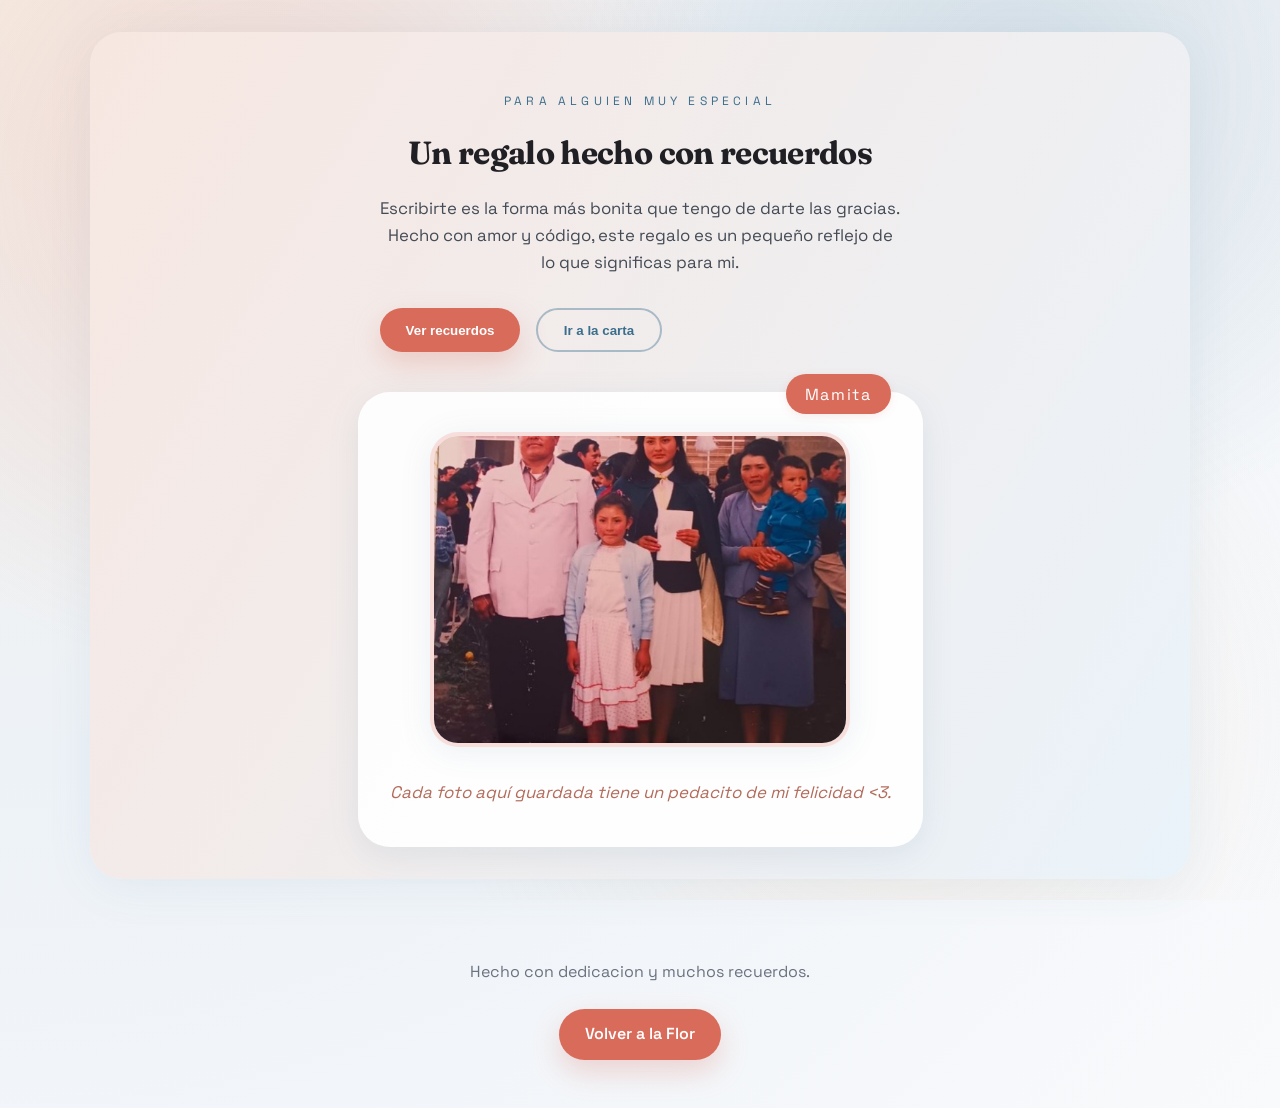
==== details.html @ ab80eef3 "Proyecto casi listo" ====
<!DOCTYPE html>
<html lang="es">
  <head>
    <meta charset="UTF-8" />
    <meta name="viewport" content="width=device-width, initial-scale=1.0" />
    <title>Regalo Especial</title>
    <link rel="preconnect" href="https://fonts.googleapis.com" />
    <link rel="preconnect" href="https://fonts.gstatic.com" crossorigin />
    <link
      href="https://fonts.googleapis.com/css2?family=Fraunces:wght@300;600;800&family=Space+Grotesk:wght@400;600&display=swap"
      rel="stylesheet"
    />
    <link rel="stylesheet" href="styles.css" />
  </head>
  <body>
    <div class="ambient"></div>

    <header class="hero" id="inicio">
      <div class="hero__content">
        <p class="eyebrow">Para alguien muy especial</p>
        <h1>Un regalo hecho con recuerdos</h1>
        <p class="subtitle">
          Escribirte es la forma más bonita que tengo de darte las gracias.
          Hecho con amor y código, este regalo es un pequeño reflejo de lo que significas para mi.
        </p>
        <div class="hero__actions">
          <button class="btn btn--primary" data-next="#galeria">Ver recuerdos</button>
          <button class="btn btn--ghost" data-next="#carta">Ir a la carta</button>
        </div>
      </div>
      <div class="hero__card">
        <div class="hero__stamp">Mamita</div>
        <div class="hero__frame">
          <img src="images/mami.jpeg" alt="Foto principal" />
        </div>
        <p class="hero__note">Cada foto aquí guardada tiene un pedacito de mi felicidad &lt;3.</p>
      </div>
    </header>

    <main>
    <section class="section" id="galeria">
      <div class="section__header">
        <h2>Recuerdos</h2>
        <p>Una coleccion de momentos que significan mucho.</p>
      </div>
      <div class="gallery" id="gallery"></div>
      <div class="section__actions">
        <button class="btn btn--primary" data-next="#musica">Siguiente</button>
      </div>
    </section>

    <section class="section section--alt" id="musica">
      <div class="section__header">
        <h2>Una cancion para ti</h2>
        <p>   </p>
      </div>
      <div class="music">
        <div class="music__embed">
          <video controls style="width:100%; border-radius:18px; background:#000;" poster="images/portada.jpg">
            <source src="images/amornollores.mp4" type="video/mp4">
            Tu navegador no soporta la reproducción de video.
          </video>
        </div>
        <div class="music__text">
          <h3>MAMITA LINDA</h3>
          <p>
            Te elegí esta canción porque, aunque el mundo a veces sea gris, mi mayor deseo es que nunca se apague esa luz que llevan tus ojos. Quiero que sigas viendo magia en cada rincón, que sigas soñando despierta y que nunca pierdas esa capacidad de asombro que te hace tan especial. 
            Si alguna vez sientes que el camino pesa, escucha esto y recuerda que siempre estaré aquí para ayudarte a encontrar la calma :3
          </p>
        </div>
      </div>
      <div class="section__actions">
        <button class="btn btn--primary" data-next="#carta">Siguiente</button>
      </div>
    </section>

      <section class="section" id="carta">
        <div class="section__header">
          <h2>Una carta</h2>
        </div>
        <div class="letter carta-flex">
          <div class="carta-texto">
            <p>FELIZ DIA MAMITA LINDA,</p>
            <p style="text-align: justify;">
              Querida mamá nunca te lo digo lo suficiente ,
              pero te admiro más de lo que las palabras pueden expresar,
              eres la persona más fuerte que conozco,
              incluso en los días en los que no te sientes así,
              haz echo sacrificios que jamás podré comprender del todo
            </p>
            <p style="text-align: justify;">
              Renunciaste a tus sueños para que yo pudiera perseguir los mios,
              te vi llorar a escondidas pensando que yo no notaba pero siempre supe 
              que tus lágrimas eran por darnos lo mejor a veces soy egoísta ,
              aveces olvidó agradecerte por las cosas más simples,por levantarme 
              cuando me caigo,por seguir creyendo en mi, cuando yo misma dejo de hacerlo,
              por sostener todo un mundo en tus hombros sin quejarte
            </p>
            <p style="text-align: justify;">
              Gracias por cada comida preparada con amor ,por los abrazos que sanan,
              por los regaños que duelen pero me hacen mejor persona,si el amor 
              tuviera nombre llevaria el tuyo te quiero con todo mi corazón ❤️
            </p>
            <p>Con cariño,</p>
            <p class="signature">Tu hija</p>
          </div>
          <div class="carta-img">
            <img src="images/aww.jpeg" alt="Imagen especial" />
          </div>
        </div>
        <div class="section__actions">
          <button class="btn btn--ghost" data-next="#inicio">Volver arriba</button>
        </div>
      </section>
    </main>

    <footer class="footer">
      <p>Hecho con dedicacion y muchos recuerdos.</p>
      <div class="footer__actions">
        <a href="index.html" class="btn btn--primary">Volver a la Flor</a>
      </div>
    </footer>

    <div class="lightbox" id="lightbox" aria-hidden="true">
      <button class="lightbox__close" id="lightboxClose" aria-label="Cerrar">Cerrar</button>
      <img id="lightboxImage" alt="" />
      <p id="lightboxCaption"></p>
    </div>

    <script src="script.js"></script>
  </body>
</html>
---- styles.css ----
:root {
  color-scheme: only light;
  --paper: #f8f6f2;
  --ink: #1f1f24;
  --accent: #d96b5b;
  --accent-2: #3b6e8c;
  --card: #ffffff;
  --shadow: 0 24px 70px rgba(25, 35, 45, 0.15);
  --radius: 24px;
}

* {
  box-sizing: border-box;
}

body {
  margin: 0;
  font-family: "Space Grotesk", system-ui, sans-serif;
  background: radial-gradient(circle at top left, #f7f0e8 0%, #edf2f7 45%, #f9fafc 100%);
  color: var(--ink);
  line-height: 1.6;
}

h1,
h2,
h3 {
  font-family: "Fraunces", "Times New Roman", serif;
  letter-spacing: -0.02em;
  margin: 0 0 0.5rem;
}

img {
  max-width: 100%;
  display: block;
}

.ambient {
  position: fixed;
  inset: 0;
  background:
    radial-gradient(circle at 20% 20%, rgba(217, 107, 91, 0.18), transparent 40%),
    radial-gradient(circle at 80% 10%, rgba(59, 110, 140, 0.16), transparent 35%),
    radial-gradient(circle at 70% 80%, rgba(244, 200, 155, 0.16), transparent 40%);
  z-index: -1;
}

.hero {
  display: flex;
  flex-direction: column;
  align-items: center;
  justify-content: center;
  min-height: 80vh;
  padding: 3rem 1.5rem 2rem;
  background: linear-gradient(120deg, #f7e7e1 0%, #eaf3fa 100%);
  border-radius: 32px;
  box-shadow: 0 8px 48px rgba(59,110,140,0.08);
  margin: 2rem auto 2rem auto;
  max-width: 1100px;
}

.hero__content {
  max-width: 520px;
  text-align: center;
  margin-bottom: 2.5rem;
}

.eyebrow {
  text-transform: uppercase;
  letter-spacing: 0.35em;
  font-size: 0.75rem;
  color: var(--accent-2);
  margin-bottom: 1rem;
}

.subtitle {
  font-size: 1.05rem;
  color: #444b55;
  margin-bottom: 2rem;
}

.hero__actions {
  display: flex;
  gap: 1rem;
  flex-wrap: wrap;
}

.hero__card {
  background: rgba(255,255,255,0.92);
  border-radius: 32px;
  padding: 2.5rem 2rem 1.5rem 2rem;
  box-shadow: 0 8px 32px rgba(59,110,140,0.10);
  position: relative;
  display: flex;
  flex-direction: column;
  align-items: center;
  max-width: 600px;
  margin: 0 auto;
}

.hero__stamp {
  position: absolute;
  top: -18px;
  right: 32px;
  background: var(--accent);
  color: #fff;
  padding: 0.45rem 1.2rem;
  border-radius: 999px;
  font-size: 1rem;
  letter-spacing: 0.1em;
  box-shadow: 0 2px 8px rgba(217,107,91,0.13);
}

.hero__frame {
  border-radius: 28px;
  overflow: hidden;
  border: 4px solid rgba(217, 107, 91, 0.22);
  margin-bottom: 1.2rem;
  box-shadow: 0 4px 32px rgba(59,110,140,0.10);
  background: #fff;
  width: 420px;
  max-width: 90vw;
  aspect-ratio: 4/3;
  display: flex;
  align-items: center;
  justify-content: center;
}

.hero__note {
  margin-top: 0.8rem;
  color: #b36b5b;
  font-size: 1.05rem;
  text-align: center;
  font-style: italic;
}

.section {
  padding: 4rem clamp(1.5rem, 6vw, 6rem);
  display: block;
}

.section--alt {
  background: rgba(255, 255, 255, 0.7);
  backdrop-filter: blur(6px);
}

.section__header {
  max-width: 640px;
  margin-bottom: 2rem;
}

.section__actions {
  margin-top: 2rem;
}

.gallery {
  display: grid;
  grid-template-columns: repeat(auto-fit, minmax(200px, 1fr));
  gap: 1.25rem;
}

.gallery__item {
  background: var(--card);
  border-radius: 20px;
  padding: 0.75rem;
  box-shadow: 0 18px 45px rgba(25, 35, 45, 0.12);
  cursor: pointer;
  transition: transform 0.3s ease, box-shadow 0.3s ease;
}

.gallery__item:hover {
  transform: translateY(-6px);
  box-shadow: 0 24px 60px rgba(25, 35, 45, 0.18);
}

.gallery__item img {
  border-radius: 16px;
  aspect-ratio: 4 / 5;
  object-fit: cover;
}

.gallery__caption {
  padding: 0.75rem 0.35rem 0.2rem;
  font-size: 0.95rem;
  color: #545d68;
}

.music {
  display: grid;
  grid-template-columns: repeat(auto-fit, minmax(260px, 1fr));
  gap: 2rem;
  align-items: center;
}

.music__embed {
  background: #0f1e2c;
  border-radius: 18px;
  overflow: hidden;
  box-shadow: var(--shadow);
}

.music__embed video {
  width: 100%;
  min-height: 220px;
  border: none;
  background: #000;
}

.music__text {
  background: var(--card);
  border-radius: 18px;
  padding: 1.5rem;
  box-shadow: var(--shadow);
}

.letter {
  background: var(--card);
  border-radius: 22px;
  padding: 2rem;
  max-width: 720px;
  box-shadow: var(--shadow);
  margin: 0 auto;
}

.carta-flex {
  display: flex;
  gap: 2.5rem;
  align-items: flex-start;
  justify-content: center;
  flex-wrap: wrap;
}
.carta-texto {
  flex: 2 1 320px;
  min-width: 220px;
}
.carta-img {
  flex: 1 1 180px;
  display: flex;
  align-items: center;
  justify-content: center;
}
.carta-img img {
  max-width: 180px;
  max-height: 260px;
  border-radius: 18px;
  box-shadow: 0 4px 24px rgba(59,110,140,0.13);
  object-fit: cover;
}

@media (max-width: 700px) {
  .carta-flex {
    flex-direction: column;
    align-items: stretch;
    gap: 1.2rem;
  }
  .carta-img {
    justify-content: flex-start;
  }
  .carta-img img {
    max-width: 100%;
    margin: 0 auto;
  }
}

.signature {
  font-family: "Fraunces", "Times New Roman", serif;
  font-size: 1.2rem;
}

.footer {
  text-align: center;
  padding: 2rem 1.5rem 3rem;
  color: #6b7280;
}

.footer__actions {
  margin-top: 1.5rem;
  display: flex;
  justify-content: center;
}

.footer a {
  text-decoration: none;
}

.btn {
  border: none;
  border-radius: 999px;
  padding: 0.8rem 1.6rem;
  font-weight: 600;
  cursor: pointer;
  transition: transform 0.2s ease, box-shadow 0.2s ease;
}

.btn--primary {
  background: var(--accent);
  color: #fff;
  box-shadow: 0 12px 28px rgba(217, 107, 91, 0.25);
}

.btn--ghost {
  background: transparent;
  border: 2px solid rgba(59, 110, 140, 0.4);
  color: var(--accent-2);
}

.btn:hover {
  transform: translateY(-2px);
}

.lightbox {
  position: fixed;
  inset: 0;
  background: rgba(18, 21, 26, 0.8);
  display: grid;
  place-items: center;
  gap: 1rem;
  padding: 2rem;
  opacity: 0;
  pointer-events: none;
  transition: opacity 0.3s ease;
  color: #fff;
}

.lightbox.is-open {
  opacity: 1;
  pointer-events: auto;
}

.lightbox img {
  max-width: min(720px, 90vw);
  max-height: 75vh;
  border-radius: 18px;
  box-shadow: 0 20px 60px rgba(0, 0, 0, 0.35);
}

.lightbox__close {
  background: #ffffff;
  color: #111827;
  border: none;
  padding: 0.6rem 1.4rem;
  border-radius: 999px;
  cursor: pointer;
  font-weight: 600;
}

@media (max-width: 600px) {
  .hero {
    padding-top: 3.5rem;
  }

  .hero__actions {
    flex-direction: column;
    align-items: stretch;
  }

  .section {
    padding: 3.5rem 1.5rem;
  }
}
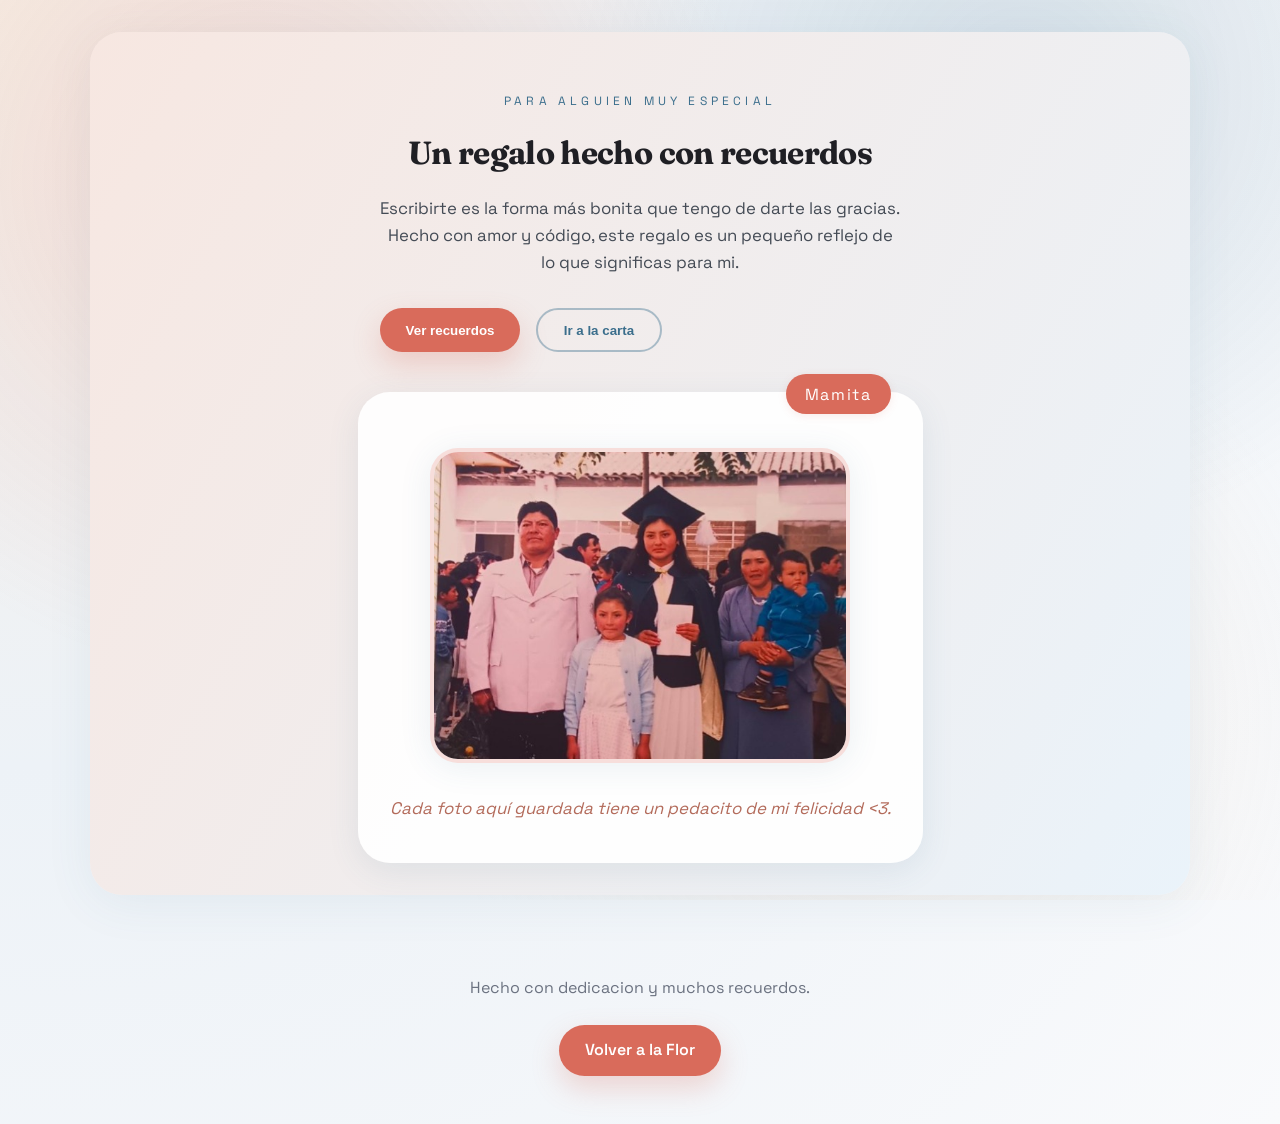
==== commit 6aef8d85: "Cambio imagen" ====
--- a/details.html
+++ b/details.html
@@ -63,9 +63,14 @@
         </div>
         <div class="music__text">
           <h3>MAMITA LINDA</h3>
-          <p>
-            Te elegí esta canción porque, aunque el mundo a veces sea gris, mi mayor deseo es que nunca se apague esa luz que llevan tus ojos. Quiero que sigas viendo magia en cada rincón, que sigas soñando despierta y que nunca pierdas esa capacidad de asombro que te hace tan especial. 
-            Si alguna vez sientes que el camino pesa, escucha esto y recuerda que siempre estaré aquí para ayudarte a encontrar la calma :3
+          <p style="text-align: justify;">
+            A veces no lo digo , pero siempre lo pienso 
+            Gracias mamá por todo lo que hiciste en silencio , sin que nadie te lo reconociera
+            Gracias por aguantar mis días difíciles Eres mi raíz  Mi refugio, mi ejemplo 
+            Si hoy soy una buena persona, ES porque tu sembraste lo mejor en mí
+            Gracias por no rendirte conmigo, por ser mi maestra ,mi enfermera, mi psicóloga ,mi Fan número 1. 
+            Este mensaje es poco para lo que te mereces, Pero al menos Hoy quiero que sepas , 
+            Estoy orgullosa de que seas mi mamá Y si volviera a nacer... Volvería a elegirte a Ti 
           </p>
         </div>
       </div>
--- a/styles.css
+++ b/styles.css
@@ -32,6 +32,7 @@
 img {
   max-width: 100%;
   display: block;
+  
 }
 
 .ambient {
@@ -56,12 +57,14 @@
   box-shadow: 0 8px 48px rgba(59,110,140,0.08);
   margin: 2rem auto 2rem auto;
   max-width: 1100px;
+  
 }
 
 .hero__content {
   max-width: 520px;
   text-align: center;
   margin-bottom: 2.5rem;
+  
 }
 
 .eyebrow {
@@ -87,7 +90,7 @@
 .hero__card {
   background: rgba(255,255,255,0.92);
   border-radius: 32px;
-  padding: 2.5rem 2rem 1.5rem 2rem;
+ padding: 3.5rem 2rem 1.5rem 2rem;
   box-shadow: 0 8px 32px rgba(59,110,140,0.10);
   position: relative;
   display: flex;
@@ -123,6 +126,14 @@
   display: flex;
   align-items: center;
   justify-content: center;
+}
+
+/* Añade esto en styles.css para controlar la imagen */
+.hero__frame img {
+  width: 100%;
+  height: 100%;
+  object-fit: cover;    /* Mantiene la proporción llenando el marco */
+  object-position: top; /* <--- ESTO ES LO QUE MUESTRA LA CABEZA */
 }
 
 .hero__note {
